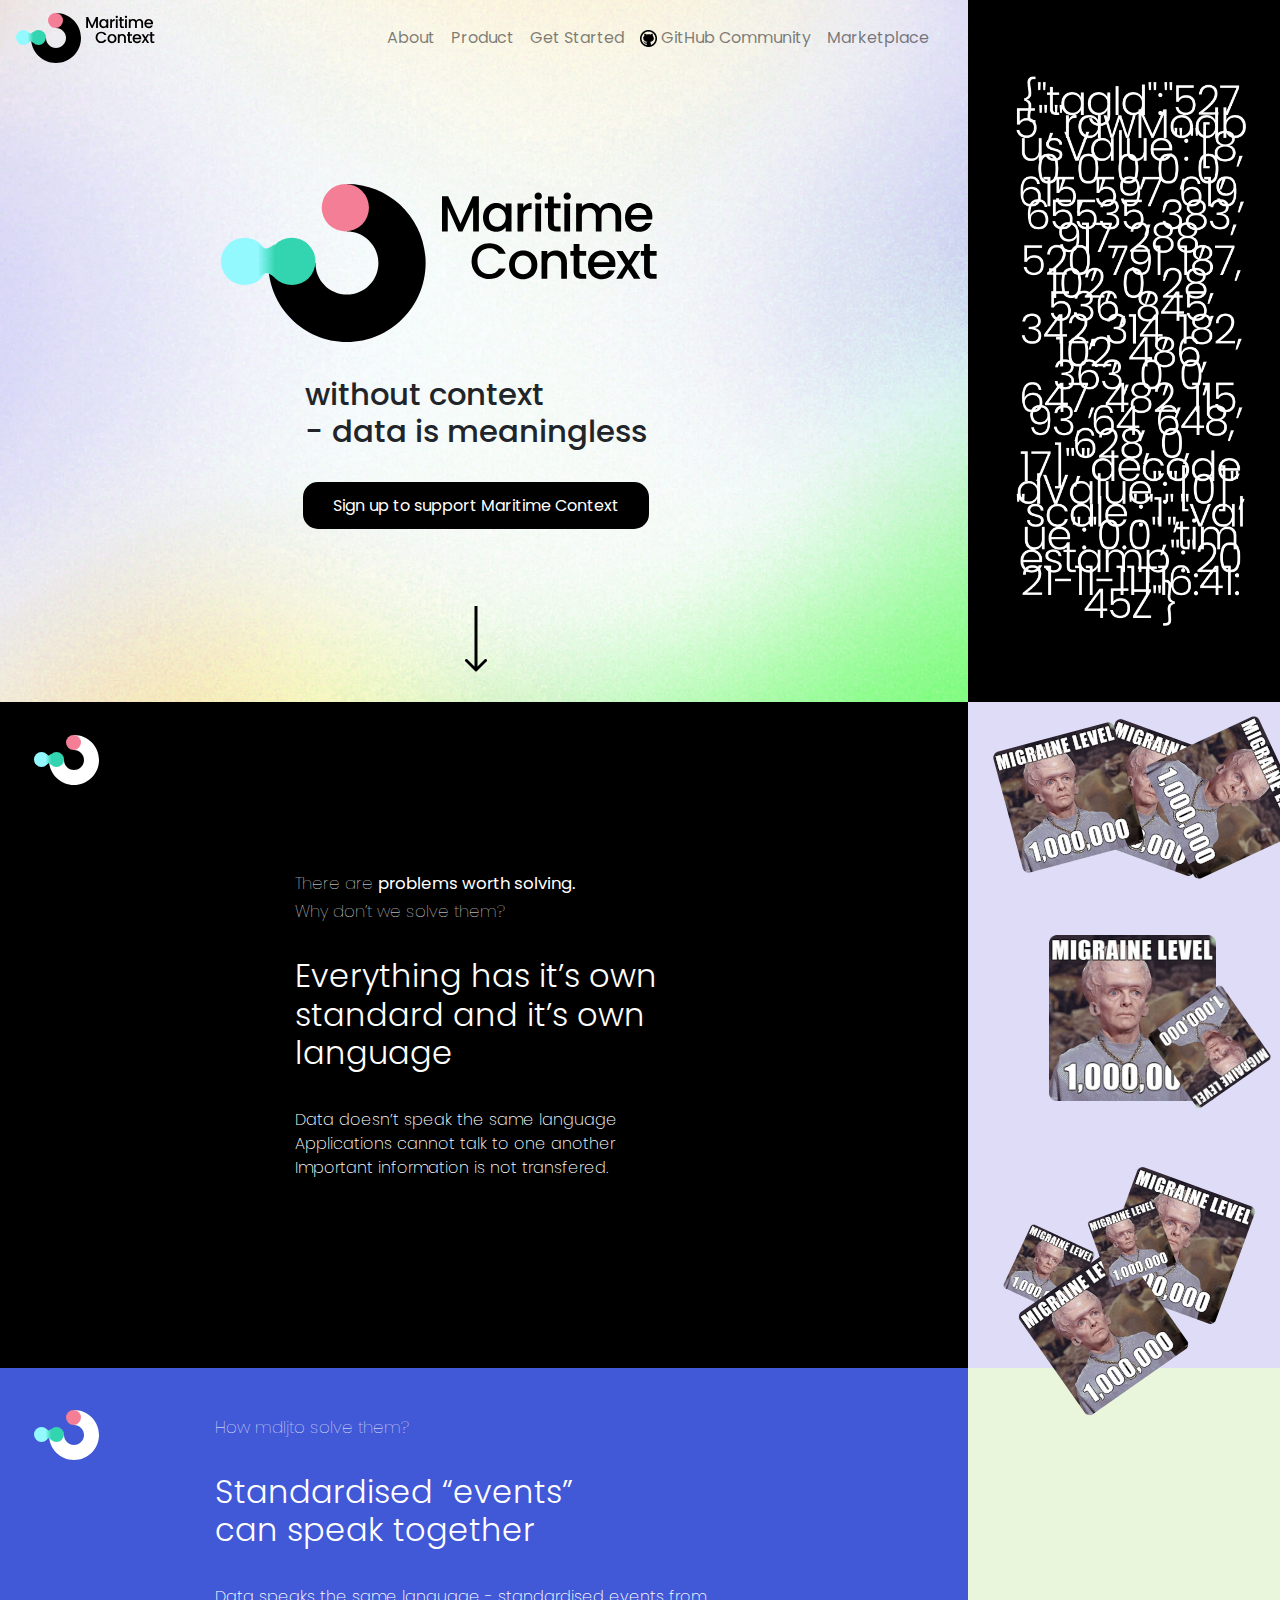
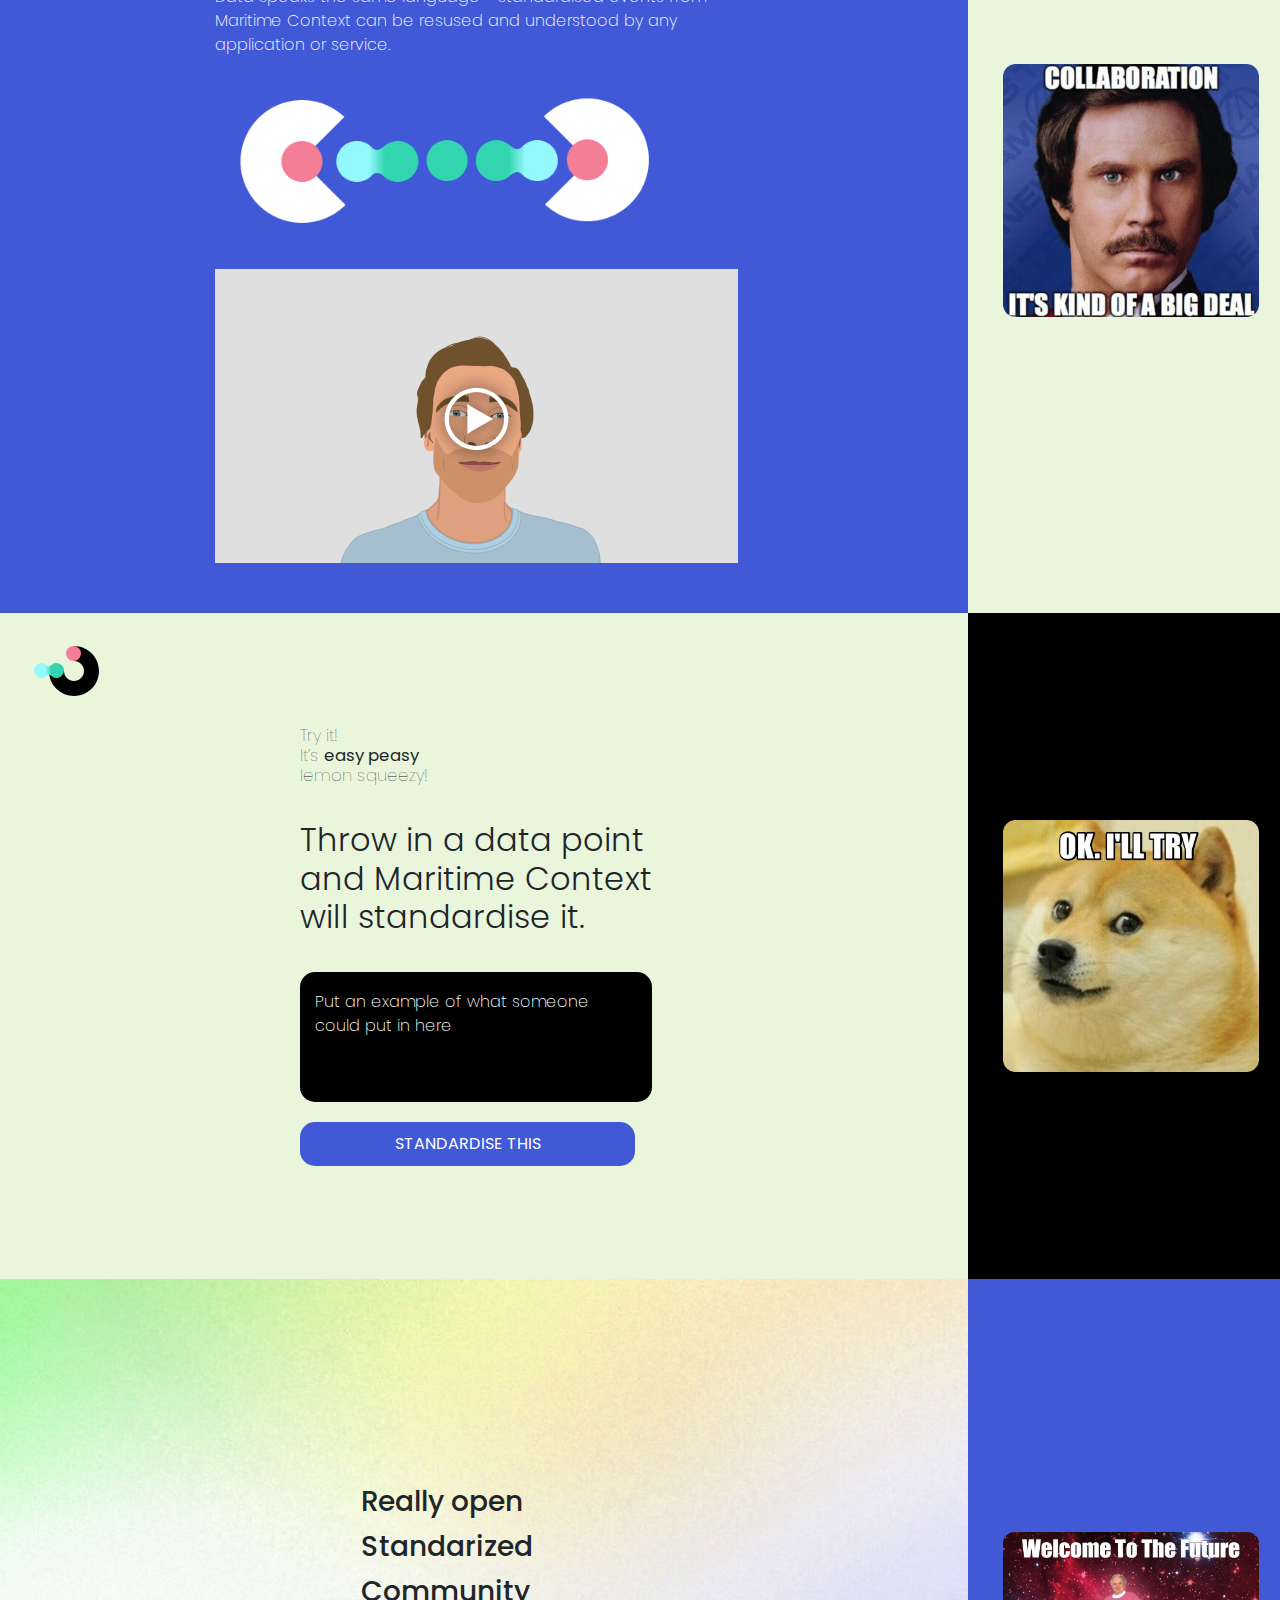
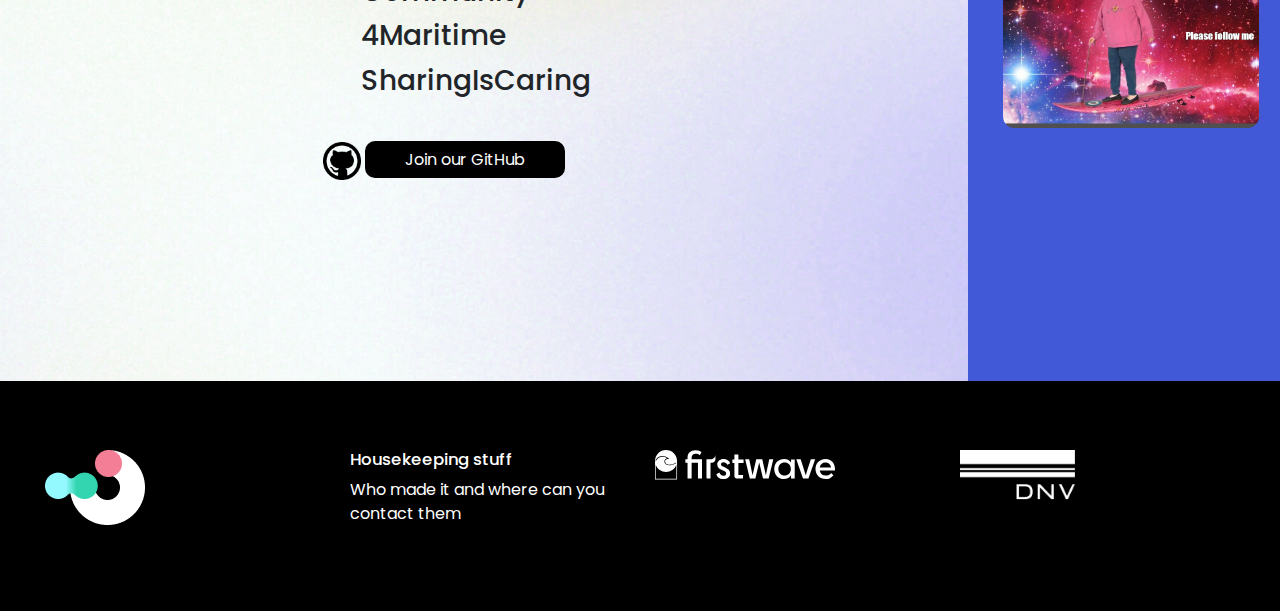
==== index.html @ 75396bf4 "first commit" ====
<!DOCTYPE html>
<html lang="en">
  <head>
    <meta charset="utf-8" />
    <meta
      name="viewport"
      content="width=device-width, initial-scale=1, shrink-to-fit=no"
    />
    <link rel="stylesheet" href="css/bootstrap.css" />
    <link rel="stylesheet" href="css/style.css" />
    <link rel="stylesheet" href="css/responsive.css" />
    <link rel="preconnect" href="https://fonts.googleapis.com" />
    <link rel="preconnect" href="https://fonts.gstatic.com" crossorigin />
    <link
      href="https://fonts.googleapis.com/css2?family=Poppins:ital,wght@0,100;0,200;0,300;0,400;0,500;0,600;0,700;0,800;1,100;1,200;1,300;1,400;1,500;1,600;1,700&display=swap"
      rel="stylesheet"
    />
    <link
      rel="stylesheet"
      href="https://cdnjs.cloudflare.com/ajax/libs/font-awesome/4.7.0/css/font-awesome.min.css"
      integrity="sha512-SfTiTlX6kk+qitfevl/7LibUOeJWlt9rbyDn92a1DqWOw9vWG2MFoays0sgObmWazO5BQPiFucnnEAjpAB+/Sw=="
      crossorigin="anonymous"
      referrerpolicy="no-referrer"
    />
    <title>index</title>
  </head>
  <body>
    <!-- header section start -->
    <header>
      <div class="row">
        <div class="col-md-9">
          <nav class="navbar navbar-expand-lg navbar-light">
            <a class="navbar-brand" href="#"><img src="images/logo.svg" /></a>
            <button
              class="navbar-toggler"
              type="button"
              data-toggle="collapse"
              data-target="#navbarNavDropdown"
              aria-controls="navbarNavDropdown"
              aria-expanded="false"
              aria-label="Toggle navigation"
            >
              <span class="navbar-toggler-icon"></span>
            </button>
            <div
              class="collapse navbar-collapse justify-content-end"
              id="navbarNavDropdown"
            >
              <ul class="navbar-nav">
                <li class="nav-item">
                  <a class="nav-link" href="./about.html">About</a>
                </li>
                <li class="nav-item">
                  <a class="nav-link" href="#">Product</a>
                </li>
                <li class="nav-item">
                  <a class="nav-link" href="./get_started.html">Get Started</a>
                </li>
                <li class="nav-item">
                  <a class="nav-link" href="./GitUp_Signup.html"
                    ><img src="images/Github logo.png" /> GitHub Community</a
                  >
                </li>
                <li class="nav-item">
                  <a class="nav-link" href="./Marketplace.html">Marketplace</a>
                </li>
              </ul>
            </div>
          </nav>
        </div>
        <div class="col-md-3"></div>
      </div>
    </header>
    <!-- header end start -->

    <!-- banner section start -->
    <div class="row home-banner">
      <div class="col-lg-9 col-md-9 col-sm-12 home-banner-lft">
        <div class="image">
          <img src="images/logo.svg" />
        </div>
        <div class="text">
          <h1>without context <br />- data is meaningless</h1>
        </div>
        <div class="bttn">
          <a href="#">Sign up to support Maritime Context </a>
        </div>
        <div class="image2">
          <img src="images/Arrow1.png" />
        </div>
      </div>
      <div class="col-lg-3 col-md-3 col-sm-12 home-banner-rght">
        <img
          src="images/{_tagId___5275_,_rawModbusValue___[8, 0, 0, 0, 0, 0, 615, 597, 619, 65535, 383, 917, 288, 520, 791, 187, 102, 0, 28, 536, 845, 342, 314, 182, 102, 486, 363, 0, 0, 647, 482, 115, 93, 64, 648, 628, 0, 17]_,_decodedV.png"
        />
        <!-- <h2>
        {"tagId":"5275","rawModbusValue":"[8, 0, 0, 0, 0, 0, 615, 597, 619, 65535, 383, 917, 288, 520, 791, 187, 102, 0, 28, 536, 845, 342, 314, 182, 102, 486, 363, 0, 0, 647, 482, 115, 93, 64, 648, 628, 0, 17]","decodedValue":"[0]","scale":"1","value":"0.0","timestamp":"2021-11-11T16:41:45Z"}
      </h2> -->
      </div>
    </div>
    <!-- banner section end -->

    <!-- about-mc section start -->
    <div class="row about-mc">
      <div class="col-lg-9 col-md-9 col-sm-12 about-mc-lft">
        <div class="image">
          <img src="images/about1-logo.svg" />
        </div>
        <div class="text">
          <h6>There are <span>problems worth solving.</span></h6>
          <h6>Why don’t we solve them?</h6>
          <h2>
            Everything has it’s own <br />
            standard and it’s own <br />
            language
          </h2>
          <p>
            Data doesn’t speak the same language <br />
            Applications cannot talk to one another <br />
            Important information is not transfered.
          </p>
        </div>
        <div class="gifs"></div>
      </div>
      <div class="col-lg-3 col-md-3 col-sm-12 about-mc-rght">
        <img class="ml-1" src="images/kisJSVU 1.png" />
        <img class="ml-2" src="images/kisJSVU 1.png" />
        <img class="ml-3" src="images/kisJSVU 1.png" />
        <img class="ml-4" src="images/kisJSVU 1.png" />
        <img class="ml-5" src="images/kisJSVU 1.png" />
        <img class="ml-6" src="images/kisJSVU 1.png" />
        <img class="ml-7" src="images/kisJSVU 1.png" />
        <img class="ml-8" src="images/kisJSVU 1.png" />
        <img class="ml-9" src="images/kisJSVU 1.png" />
      </div>
    </div>
    <!-- about-mc section end -->

    <!-- about-mc2 section start -->
    <div class="row about-mc2">
      <div class="col-lg-9 col-md-9 col-sm-12 about-mc2-lft">
        <div class="image">
          <img src="images/about1-logo.svg" />
        </div>
        <div class="text">
          <h6>How  mdljto solve them?</h6>
          <h2>
            Standardised “events” <br />
            can speak together
          </h2>
          <p>
            Data speaks the same language - standardised events from <br />
            Maritime Context can be resused and understood by any <br />
            application or service.
          </p>
          <div class="logo-anthr">
            <img src="images/logo-anthr.png" />
          </div>
          <div class="video">
            <img src="images/vid-img.png" />
          </div>
        </div>
        <div class="gifs"></div>
      </div>
      <div class="col-lg-3 col-md-3 col-sm-12 about-mc2-rght">
        <div class="image">
          <img src="images/collab.png" />
        </div>
      </div>
    </div>
    <!-- about-mc2 section end -->

    <!-- gimmicky section start -->
    <div class="row gimmicky">
      <div class="col-lg-9 col-md-9 col-sm-12 gimmicky-lft">
        <div class="image">
          <img src="images/logo-blck.svg" />
        </div>
        <div class="text">
          <h6>
            Try it! <br />
            It’s <span>easy peasy</span><br />
            lemon squeezy!
          </h6>
          <h2>
            Throw in a data point<br />
            and Maritime Context<br />
            will standardise it.
          </h2>
          <p>
            Put an example of what someone <br />
            could put in here
          </p>
          <div class="bttn">
            <a href="#">STANDARDISE THIS</a>
          </div>
        </div>
        <div class="gifs"></div>
      </div>
      <div class="col-lg-3 col-md-3 col-sm-12 gimmicky-rght">
        <div class="image">
          <img src="images/4949525 1.png" />
        </div>
      </div>
    </div>
    <!-- gimmicky section end -->

    <!-- Join-gh section start -->
    <div class="row Join-gh">
      <div class="col-lg-9 col-md-9 col-sm-12 Join-gh-lft">
        <div class="text">
          <h3>
            Really open<br />
            Standarized<br />
            Community<br />
            4Maritime<br />
            SharingIsCaring
          </h3>
          <div class="img-bttn">
            <img src="images/bttn-img.png" />
            <a href="#">Join our GitHub</a>
          </div>
        </div>
        <div class="gifs"></div>
      </div>
      <div class="col-lg-3 col-md-3 col-sm-12 Join-gh-rght">
        <div class="image">
          <img src="images/40f8ae8cdfb5ce6ce433505874692c971.png" />
        </div>
      </div>
    </div>
    <!-- Join-gh section end -->

    <!-- footer start -->

    <footer>
      <div class="row my-4">
        <div class="col-lg-3 col-md-3 col-sm-12 mb-4 mb-md-0 footer-cl">
          <img src="images/ftr-img1.png" alt="" loading="lazy" />
        </div>

        <div class="col-lg-3 col-md-3 col-sm-12 mb-4 mb-md-0 footer-cl">
          <h6>Housekeeping stuff</h6>
          <p>Who made it and where can you contact them</p>
        </div>
        <div class="col-lg-3 col-md-3 col-sm-12 mb-4 mb-md-0 footer-cl">
          <img src="images/fw.svg" height="30" alt="" loading="lazy" />
        </div>
        <div class="ftr4 col-lg-3 col-md-3 col-sm-12 mb-4 mb-md-0 footer-cl">
          <img
            src="images/DNV_logo_white.png"
            height="50"
            alt=""
            loading="lazy"
          />
        </div>
      </div>
    </footer>

    <!-- footer end -->

    <script src="js/jquery-3.6.0.js"></script>
    <script src="js/bootstrap.bundle.min.js"></script>
    <script src="js/popper.js"></script>
  </body>
</html>
---- css/style.css ----
* {
  margin: 0;
  padding: 0;
  box-sizing: border-box;
}
body {
  font-family: "Poppins", sans-serif;
  overflow-x: hidden;
}
h1 {
  font-size: 2.4vw;
}
h6 {
  font-size: 1.3vw;
}
header {
  position: absolute;
  z-index: 99;
  width: 100%;
  left: 0;
}
.home-banner {
  height: 78vh;
}
.home-banner-lft {
  background: url("../images/gradientbG21.png");
  background-repeat: no-repeat;
  background-size: cover;
  background-position: center;
}
.home-banner-rght {
  background-color: #000;
  display: flex;
  align-items: center;
  justify-content: center;
}
.home-banner-lft {
  position: relative;
  display: flex;
  flex-direction: column;
  justify-content: center;
  align-items: center;
}
.home-banner-lft .image img {
  width: 510px;
}
.home-banner-lft .text {
  margin-top: 35px;
  margin-bottom: 35px;
}
.home-banner-lft .bttn a {
  background: #000;
  color: #fff;
  padding: 12px 30px;
  border-radius: 15px;
}
.home-banner-lft .image2 {
  position: absolute;
  bottom: 30px;
}
.home-banner-rght img {
  height: 550px;
}
.about-mc {
  position: relative;
  height: 74vh;
}
.about-mc-lft {
  position: relative;
  background-color: #000;
  display: flex;
  flex-direction: column;
  justify-content: center;
  align-items: center;
}
.about-mc-lft .image img {
  position: absolute;
  left: 5%;
  top: 5%;
}
.about-mc-lft .text {
  color: #fff;
}
.about-mc-lft .text h2 {
  font-weight: 300;
  margin-top: 35px;
  margin-bottom: 35px;
}
.about-mc-lft .text h6 {
  font-weight: 100;
}
.about-mc-lft .text h6 span {
  font-weight: 400;
}
.about-mc-lft .text p {
  font-weight: 200;
}
.about-mc-rght {
  position: relative;
  background-color: #dedcf7;
}
.about-mc-rght .ml-1 {
  position: absolute;
  top: 80%;
  left: 13%;
  width: 70px;
  transform: rotate(25deg);
}
.about-mc-rght .ml-2 {
  position: absolute;
  top: 45%;
  left: 58%;
  width: 7vw;
  z-index: 10;
  transform: rotate(145deg);
}
.about-mc-rght .ml-3 {
  position: absolute;
  top: 5%;
  left: 7%;
  width: 125px;
  transform: rotate(-15deg);
  z-index: 1;
}
.about-mc-rght .ml-4 {
  position: absolute;
  top: 85%;
  left: 15%;
  width: 125px;
  z-index: 1;
  transform: rotate(-35deg);
}
.about-mc-rght .ml-5 {
  position: absolute;
  top: 76%;
  left: 25%;
  width: 70px;
  transform: rotate(-20deg);
  z-index: 1;
}
.about-mc-rght .ml-6 {
  position: absolute;
  width: 125px;
  top: 5%;
  left: 60%;
  transform: rotate(65deg);
  z-index: 1;
}
.about-mc-rght .ml-7 {
  position: absolute;
  top: 35%;
  left: 25%;
  width: 13vw;
}
.about-mc-rght .ml-8 {
  position: absolute;
  width: 125px;
  top: 5%;
  left: 38%;
  transform: rotate(20deg);
}
.about-mc-rght .ml-9 {
  position: absolute;
  width: 125px;
  bottom: 9%;
  right: 17%;
  transform: rotate(20deg);
}
.about-mc2 {
  position: relative;
  /* height: 78vh; */
}
.about-mc2-rght .image img {
  width: 20vw;
}

.about-mc2-lft {
  position: relative;
  background-color: #4158d7;
  display: flex;
  flex-direction: column;
  justify-content: center;
  align-items: center;
  padding: 50px 0px;
}
.about-mc2-rght {
  position: relative;
  background-color: #eaf6dc;
  display: flex;
  justify-content: center;
  align-items: center;
}
.about-mc2-lft .text {
  color: #fff;
}
.about-mc2-lft .text h2 {
  font-weight: 300;
  margin-top: 35px;
  margin-bottom: 35px;
}
.about-mc2-lft .text h6 {
  font-weight: 100;
}
.about-mc2-lft .text p {
  font-weight: 200;
}
.about-mc2-lft .image img {
  position: absolute;
  left: 5%;
  top: 5%;
}
.about-mc2-lft .logo-anthr img {
  width: 460px;
  margin-bottom: 20px;
}
.gimmicky {
  position: relative;
  height: 74vh;
}
.Join-gh-rght .image img {
  width: 20vw;
}
.gimmicky-rght .image img {
  width: 20vw;
}
.gimmicky-lft {
  position: relative;
  background: #eaf6dc;
  display: flex;
  flex-direction: column;
  align-items: center;
  justify-content: center;
}
.gimmicky-lft .image img {
  position: absolute;
  left: 5%;
  top: 5%;
}
.gimmicky-lft .text h2 {
  font-weight: 300;
  margin-top: 35px;
  margin-bottom: 35px;
}
.gimmicky-lft .text h6 {
  font-weight: 100;
}
.gimmicky-lft .text h6 span {
  font-weight: 400;
}
.gimmicky-lft .text p {
  font-weight: 200;
  color: #fff;
  background: #000;
  height: 130px;
  padding: 18px 0 0 15px;
  border-radius: 15px;
  margin-bottom: 20px;
}
.gimmicky-lft .bttn {
  width: 335px;
  background: #4158d7;
  padding: 10px 40px;
  border-radius: 15px;
  text-align: center;
}
.gimmicky-lft .bttn a {
  color: #fff;
}
.gimmicky-rght {
  position: relative;
  background: #000;
  display: flex;
  flex-direction: column;
  align-items: center;
  justify-content: center;
}
.Join-gh {
  position: relative;
  height: 78vh;
}
.Join-gh-lft {
  background: url("../images/gradientbG23.png");
  background-repeat: no-repeat;
  background-size: cover;
  position: relative;
  display: flex;
  flex-direction: column;
  align-items: center;
  justify-content: center;
}
.img-bttn {
  margin-top: 38px;
  margin-left: -38px;
}
.img-bttn img {
  width: 38px;
}
.img-bttn a {
  background: #000;
  color: #fff;
  padding: 7px 40px;
  border-radius: 10px;
  text-align: center;
}
.Join-gh-lft .text h3 {
  line-height: 1.6em;
}
.Join-gh-rght {
  background: #4158d7;
  position: relative;
  display: flex;
  flex-direction: column;
  align-items: center;
  justify-content: center;
}
.context-banner {
  background: #eaf6dc;
}
.m-cntxt-bnnr {
  background: #eaf6dc;
}
.m-cntxt-bnnr-cl .text {
  text-align: center;
  margin-top: 130px;
}
.m-cntxt-bnnr .img-abt {
  margin-top: -125px;
}
.m-cntxt-bnnr .img-abt img {
  width: 100%;
}
.m-cntxt-bnnr .img-abt h6 {
  text-align: right;
  font-weight: normal;
  font-size: 16px;
}
.m-cntxt-bnnr-cl2 .img-bttn {
  margin-left: 0;
  margin-bottom: 38px;
}
.wrkr-images {
  margin-bottom: 110px;
}
.wrkr-images1 {
  margin-bottom: 20px;
}
.m-cntxt-bnnr-rw2 {
  margin-top: 98px;
}
.regis-uc-rw {
  height: 70vh;
}
.regis-uc-cl1 {
  background: #000;
}
.regis-uc-cl1 h3 {
  text-align: center;
  margin-top: 40px;
  color: #fff;
}
.regis-uc-cl2 {
  background: #dedcf7;
}
.logo-lstng img {
  width: 155px;
  margin: 25px;
}
.logo-lstng {
  text-align: center;
}
.hdr-rght {
  display: flex;
  align-items: center;
  justify-content: center;
}
.hdr-rght .nav-item {
  list-style: none;
  background: #000;
  border-radius: 15px;
}
.hdr-rght .nav-item .nav-link {
  color: #fff;
}
.signup-sc {
  height: 100vh;
  background: url("../images/gradientbG21.png");
  background-repeat: no-repeat;
  background-size: cover;
  background-position: bottom;
  display: flex;
  justify-content: center;
  align-items: center;
}
.signup-cl1 {
  background: #000;
  padding: 60px;
  border-radius: 15px;
}
.signup-cl1 h5 {
  color: #fff;
}
.signup-cl1 p {
  color: #fff;
  font-weight: 200;
}
.signup-cl1 .btn.btn-primary {
  background: #8ffb8c;
  border: 1px solid #8ffb8c;
  color: #000;
  padding: 8px 45px;
  border-radius: 12px;
}
.signup-cl1 .form-control {
  color: #fff;
  background-color: #ffffffb3;
  border: 1px solid #ffffffb3;
}
.signup-bttn {
  text-align: right;
}
.signup-bttn.gs {
  display: flex;
  justify-content: space-between;
}
.signup-cl2 img {
  width: 275px;
  display: flex;
}
.signup-cl2 {
  display: flex;
  justify-content: center;
  align-items: end;
}
.pdf-gs {
  width: 45px;
  margin: 10px 0px 25px 10px;
}
.marketplace-sc {
  height: 100vh;
  background: #c4c4c4;
  display: flex;
  justify-content: center;
  align-items: center;
  text-align: center;
}
.marketplace-cl a {
  color: #4158d7;
  text-decoration: underline;
}
.solution-bnnr {
  background: #dedcf7;
  height: 75vh;
}
.solution-cl {
  margin-top: 110px;
}
.solution-turn {
  height: 52vh;
}
.solution-turn-lft {
  background: #000;
}
.solution-turn-rght {
  background: #eaf6dc;
}
.solution-turn-lft {
  display: flex;
  justify-content: center;
  align-items: center;
}
.solution-turn-lft h6 {
  color: #fff;
  margin-bottom: 20px;
}
.solution-turn-lft p {
  font-weight: 400;
  color: #000;
  background: #fff;
  height: 130px;
  padding: 18px 55px 0 22px;
  border-radius: 15px;
  margin-bottom: 20px;
}
.solution-turn-lft .bttn {
  width: 335px;
  background: #4158d7;
  padding: 10px 40px;
  border-radius: 15px;
  text-align: center;
}
.solution-turn-lft .bttn a {
  color: #fff;
}
.solution-turn2-lft {
  background: #eaf6dc;
  padding: 192px;
}
.solution-turn2-rght {
  background: #dedcf7;
}
footer {
  background: #000;
  padding: 45px;
  color: #fff;
}
---- css/responsive.css ----
@media screen and (max-width: 1024px) { 
    header .nav-link {
        font-size: 14px;
    }
    .about-mc {
        height: 68vh;
    }
    .about-mc-rght .ml-1 {
        top: 73%;
        left: 5%;
        width: 4vw;
    }
    .about-mc-rght .ml-3 {
        left: 0%;
        width: 7vw;
    }
    .about-mc-rght .ml-4 {
        left: 5%;
        width: 10vw;
        z-index: 0;
    }
    .about-mc-rght .ml-5 {
        left: 13%;
        width: 4vw;
        top: 73%;
    }
    .about-mc-rght .ml-6 {
        width: 7vw;
    }
    .about-mc-rght .ml-8 {
        width: 8vw;
        top: 10%;
        left: 33%;
    }
    .about-mc-rght .ml-9 {
        width: 10vw;
    }
    .gimmicky {
        height: 68vh;
    }
    .Join-gh {
        height: 68vh;
    }
}

@media screen and (max-width: 768px) { 
    .navbar-nav {
        background: #fff;
        text-align: center;
        margin-top: 15px;
        padding-top: 15px;
        padding-bottom: 5px;
    }
    .home-banner {
        height: 62vh;
    }
    .home-banner-rght img {
        height: 375px;
    }
    .about-mc {
        height: 52vh;
    }
    .about-mc2-lft .text {
        margin-top: 82px;
    }
    .about-mc2-lft .logo-anthr img {
        width: 320px;
    }
    .about-mc2-rght .image img {
        width: 20vw;
        margin-left: -20px;
    }
    .about-mc2-lft .text {
        margin-top: 82px;
    }
    .gimmicky {
        height: 55vh;
    }
    .gimmicky-rght .image img {
        width: 20vw;
        margin-right: 15px;
    }
    .Join-gh {
        height: 52vh;
    }
    .Join-gh-rght .image img {
        width: 20vw;
        margin-right: 15px;
    }
    footer img {
        width: 110px;
    }
    
}

@media screen and (max-width: 480px) { 
    
    .home-banner-lft .image img {
        width: 295px;
    }
    h1 {
        font-size: 5vw;
    }
    .home-banner-lft .image2 {
        bottom: 5px;
    }
    .home-banner-lft .image2 img{
        width: 15px;
    }
    .home-banner {
        height: 100vh;
    }
    .home-banner-lft .image {
        margin-top: 45px;
    }
    .about-mc {
        height: 100vh;
        padding: 0 10px;
        margin-top: 20px;
    }
    h6 {
        font-size: 4.3vw;
    }
    .about-mc-rght .ml-1 {
        top: 80%;
        left: 42%;
        width: 8vw;
    }
    .about-mc-rght .ml-3 {
        left: 15%;
        width: 15vw;
    }
    .about-mc-rght .ml-4 {
        left: 48%;
        width: 12vw;
        top: 79%;
    }
    .about-mc-rght .ml-5 {
        left: 18%;
        width: 8vw;
        top: 80%;
    }
    .about-mc-rght .ml-6 {
        width: 13vw;
    }
    .about-mc-rght .ml-7 {
        top: 27%;
        left: 33%;
        width: 35vw;
    }
    .about-mc-rght .ml-8 {
        width: 13vw;
        top: 4%;
        left: 42%;
    }
    .about-mc-rght .ml-9 {
        bottom: 9%;
        right: 24%;
        width: 12vw;
    }
    .about-mc2-lft {
        align-items: unset;
        padding: 30px;
    }
    .about-mc2-lft .video img {
        width: 100%;
    }
    .about-mc2-rght {
        padding: 35px;
    }
    .about-mc2 {
        margin-top: 20px;
        margin-bottom: 20px;
    }
    .about-mc2-rght .image img {
        width: 40vw;
    }
    .gimmicky-rght .image img {
        width: 40vw;
    }
    .gimmicky {
        height: 100vh;
    }
    .gimmicky .text {
        margin-top: 20px;
    }
    .Join-gh-rght .image img {
        width: 40vw;
    }
    .Join-gh {
        height: 70vh;
        margin-top: 20px;
        margin-bottom: 20px;
    }
    .footer-cl {
        margin-bottom: 50px !important;
    }
}
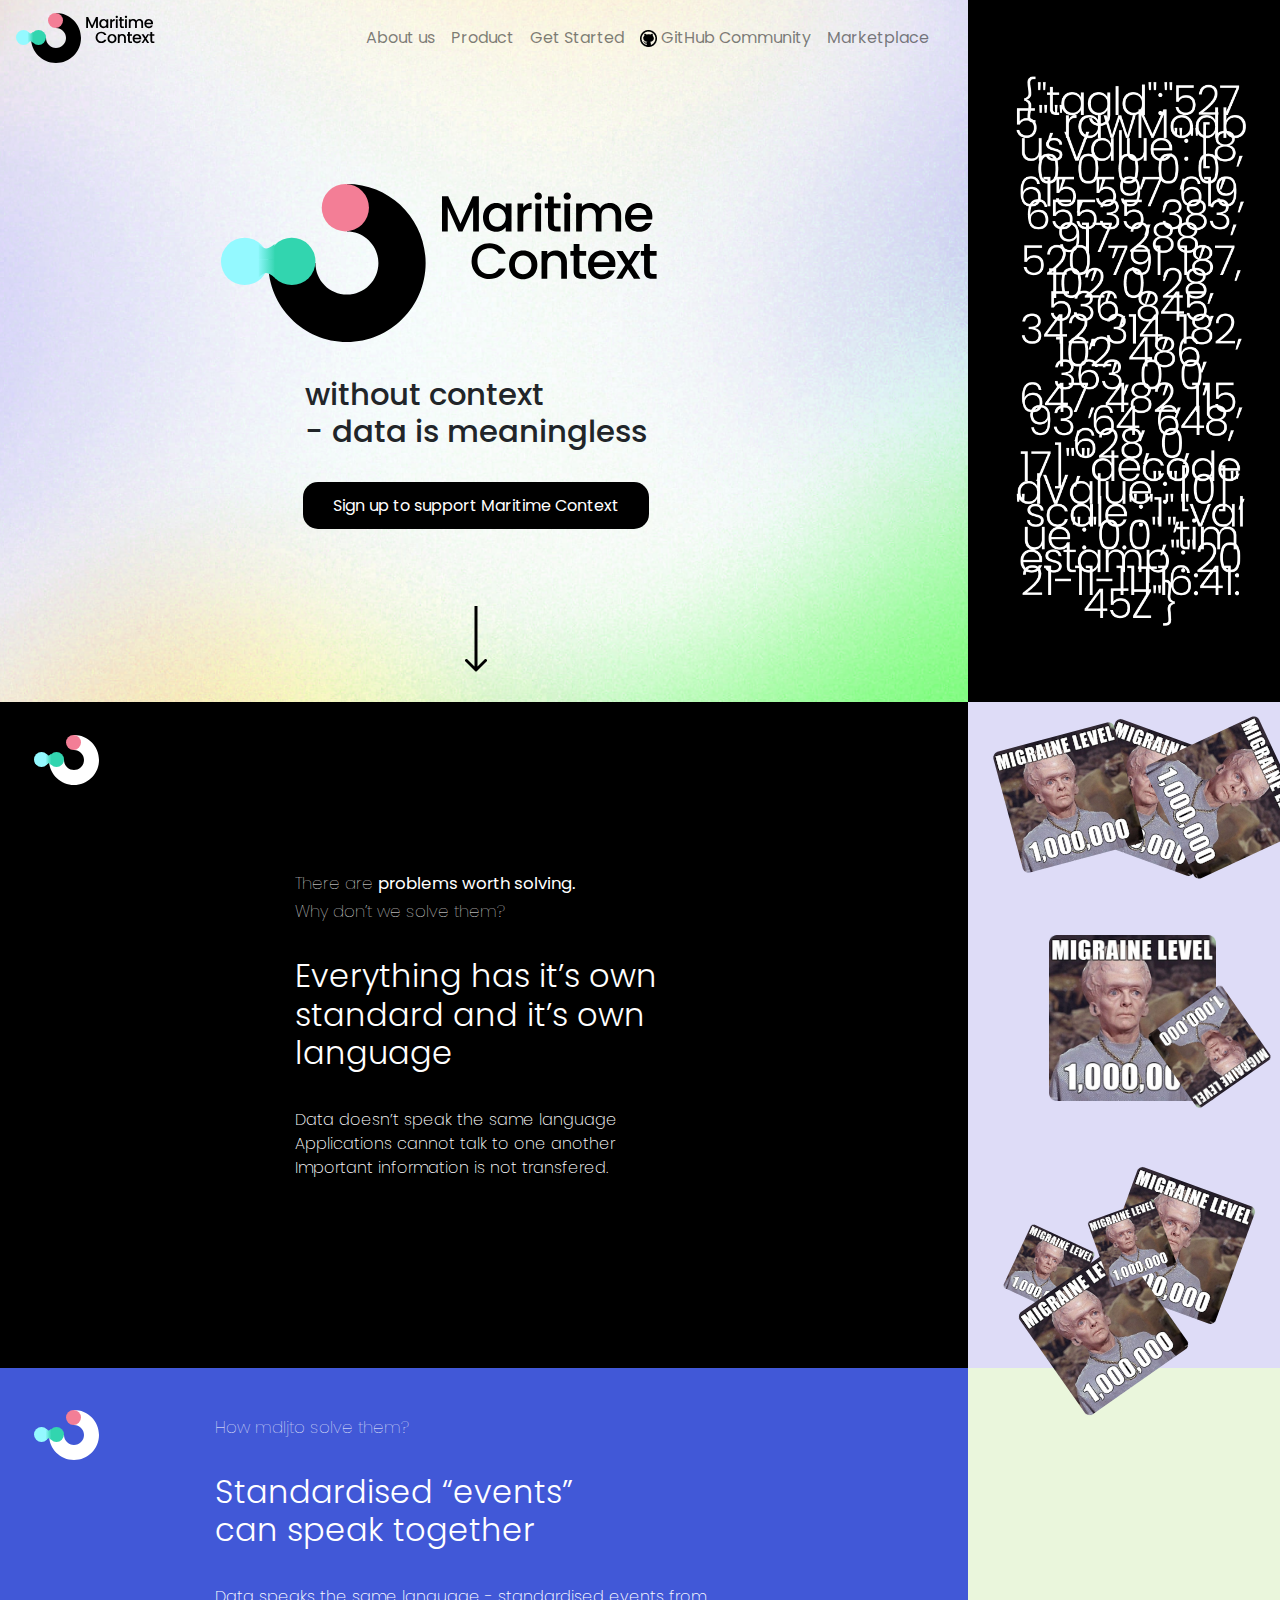
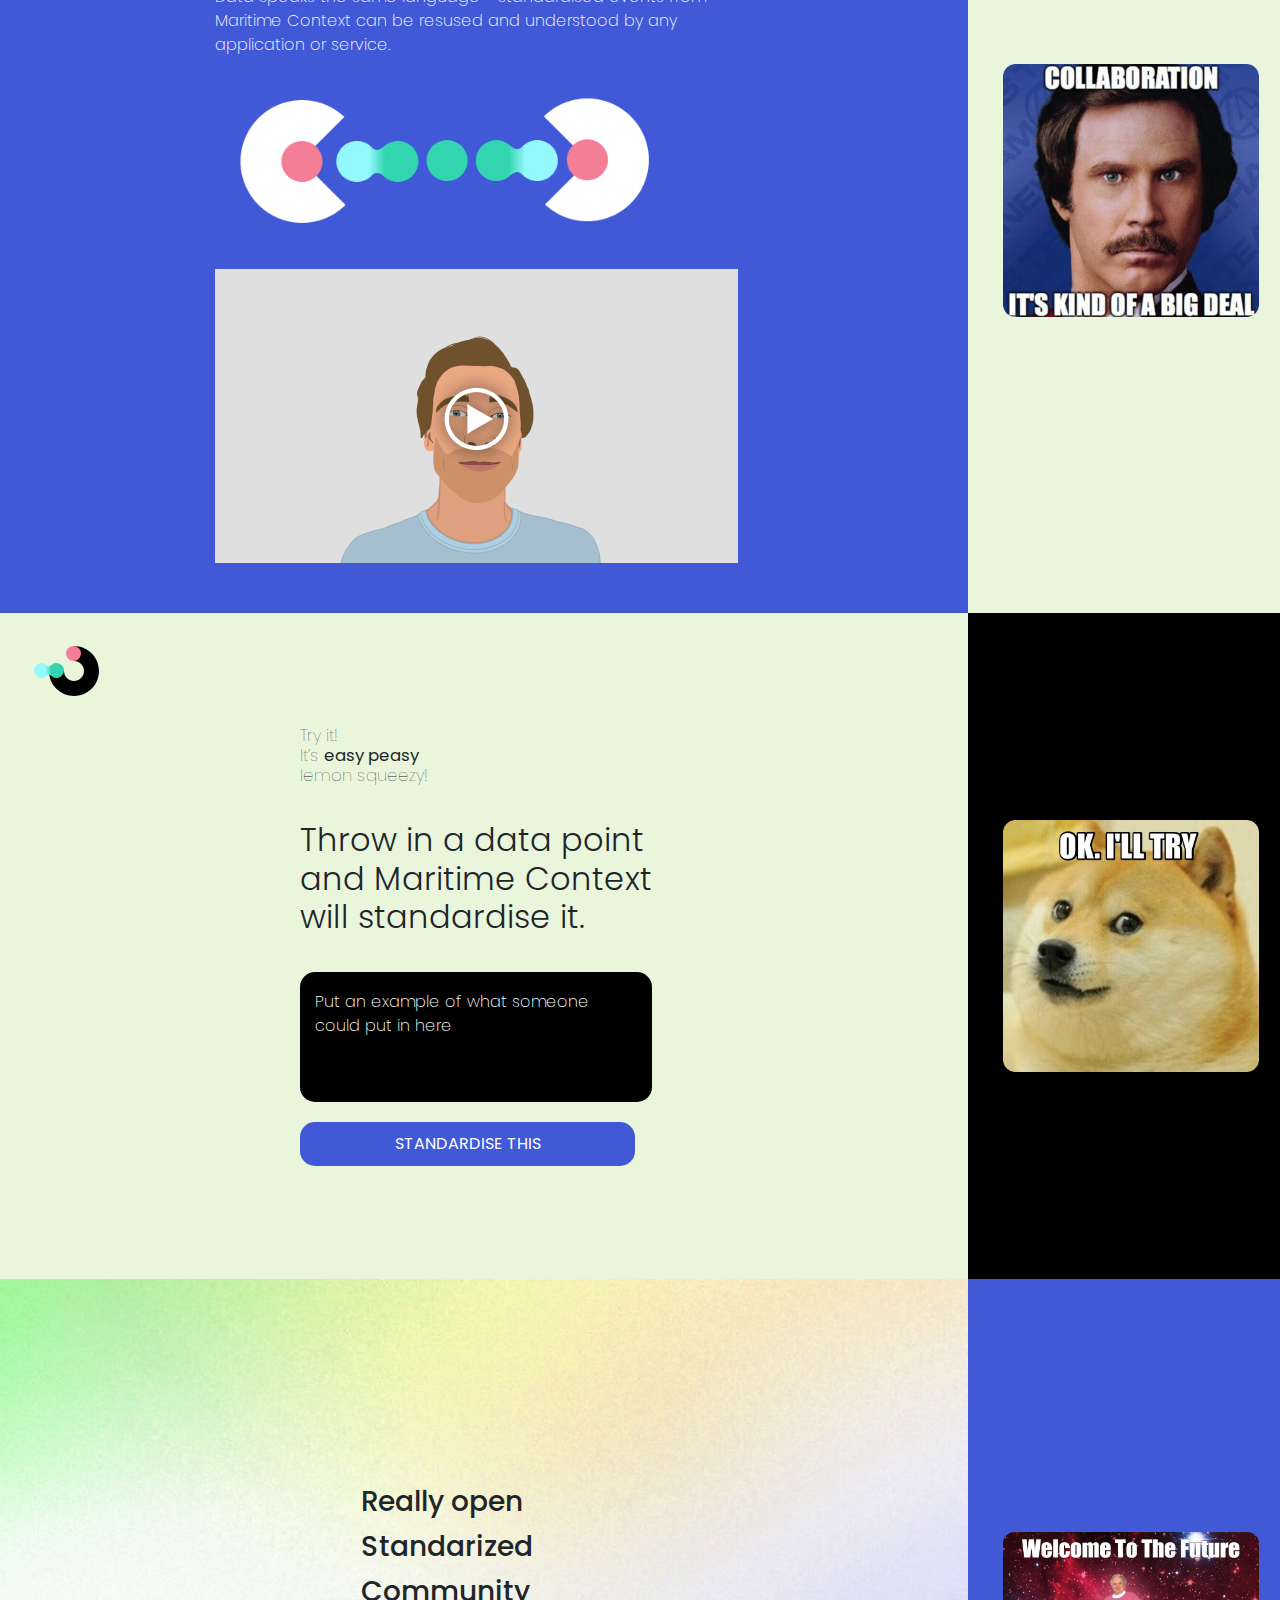
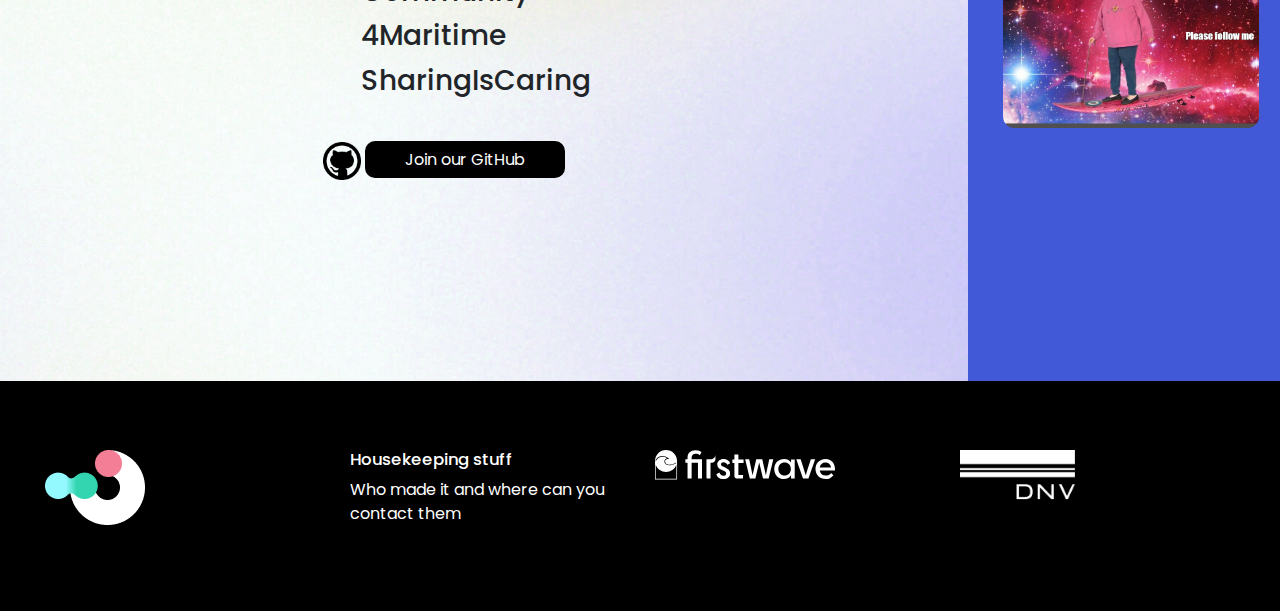
==== commit fcde536e: "some chages" ====
--- a/index.html
+++ b/index.html
@@ -48,7 +48,7 @@
             >
               <ul class="navbar-nav">
                 <li class="nav-item">
-                  <a class="nav-link" href="./about.html">About</a>
+                  <a class="nav-link" href="./about.html">About us</a>
                 </li>
                 <li class="nav-item">
                   <a class="nav-link" href="#">Product</a>
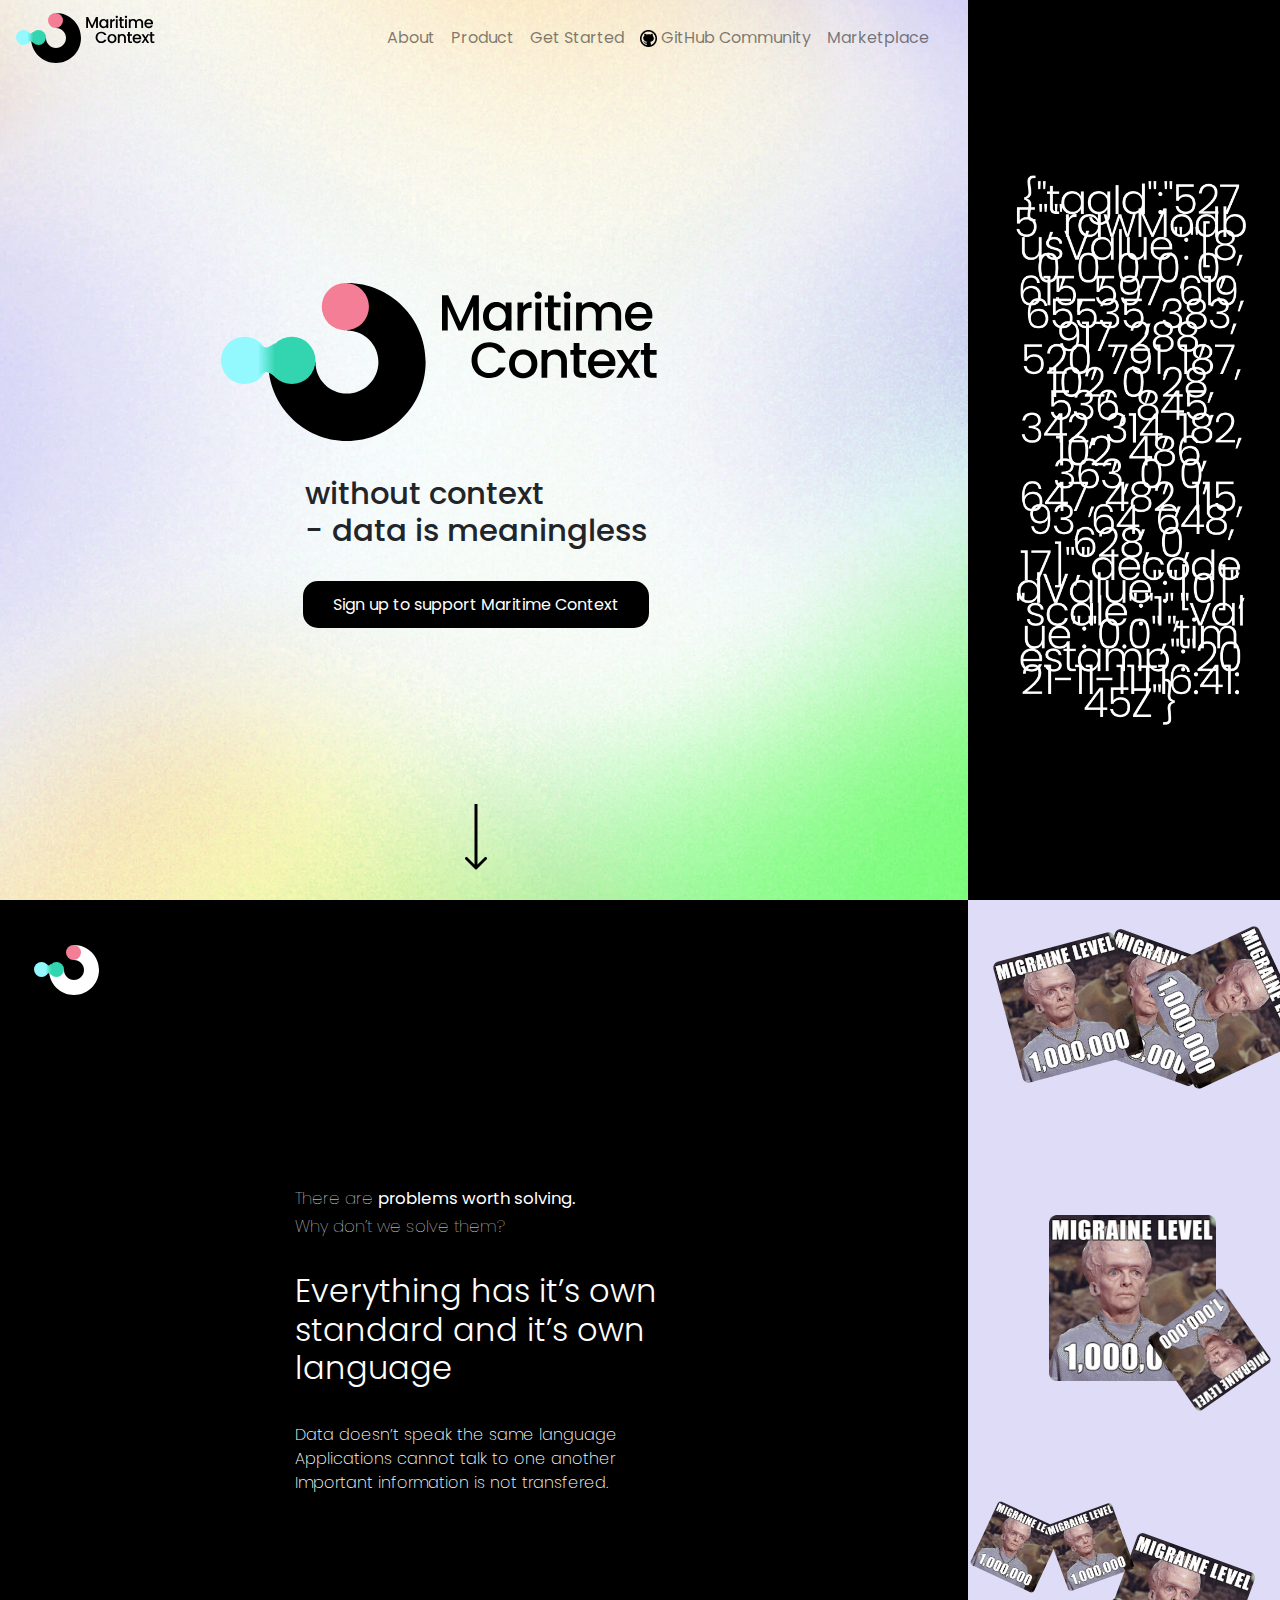
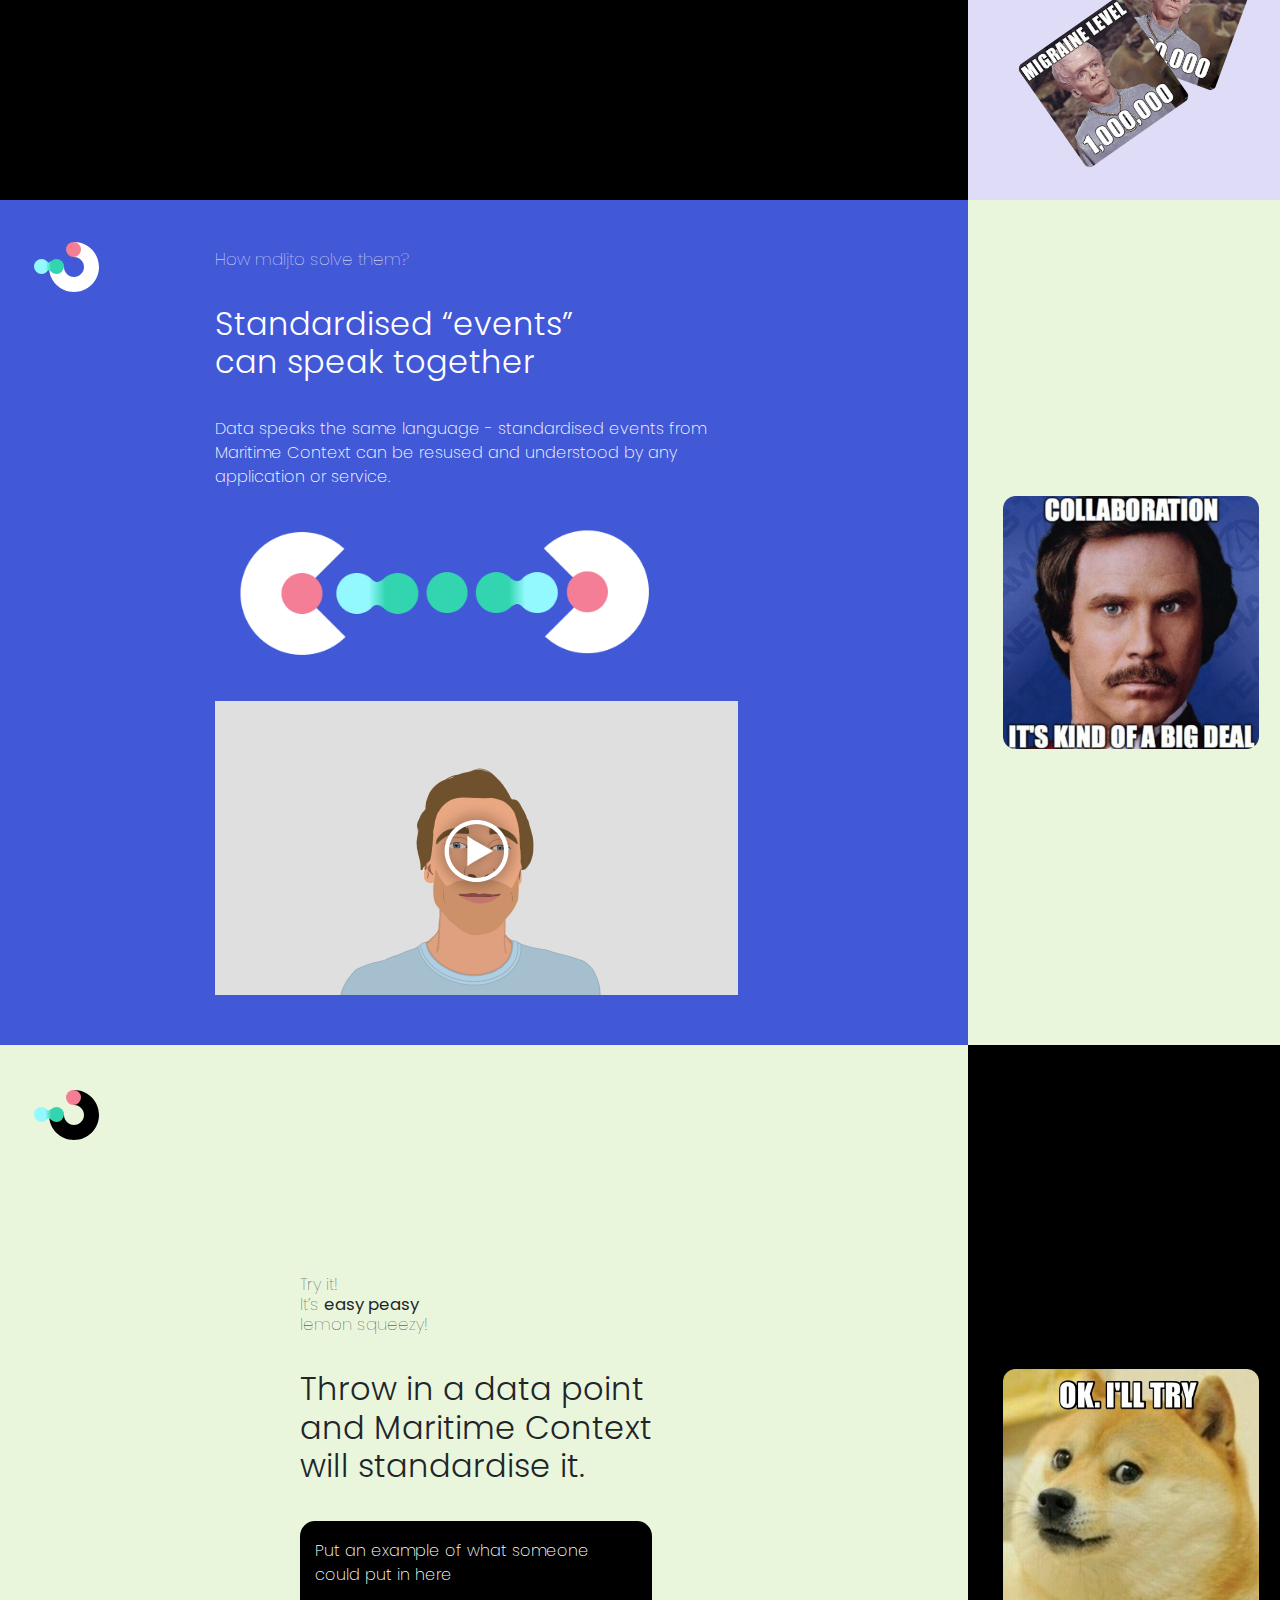
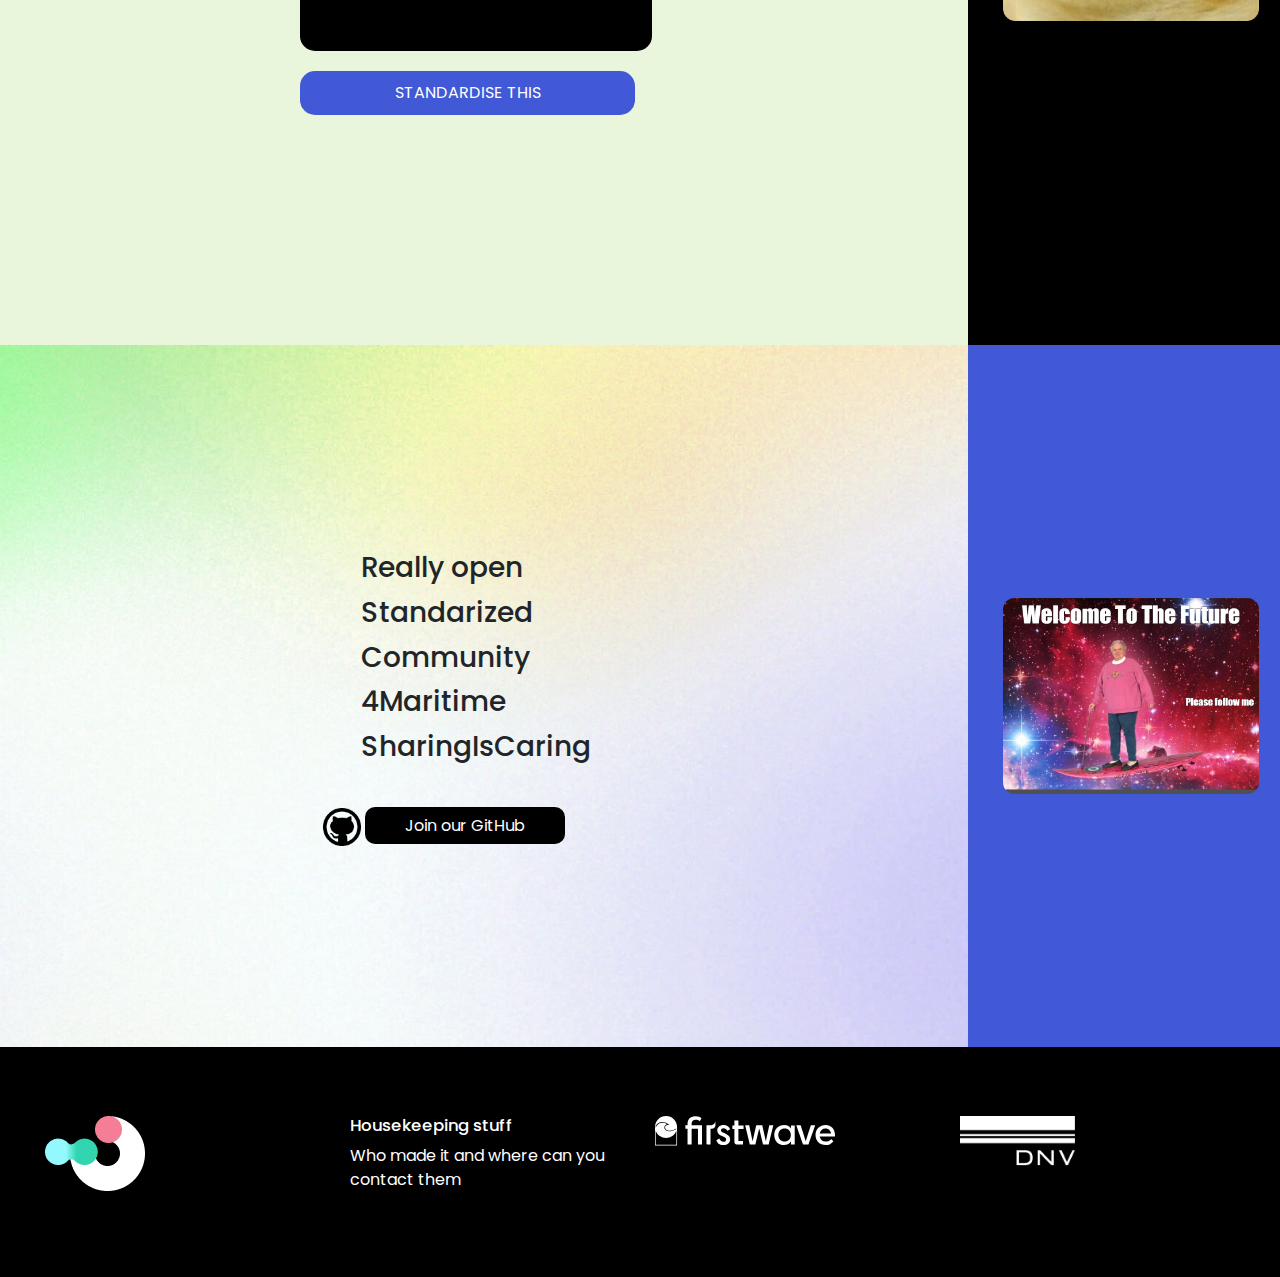
==== commit 81b96ded: "latest changes" ====
--- a/index.html
+++ b/index.html
@@ -48,10 +48,10 @@
             >
               <ul class="navbar-nav">
                 <li class="nav-item">
-                  <a class="nav-link" href="./about.html">About us</a>
-                </li>
-                <li class="nav-item">
-                  <a class="nav-link" href="#">Product</a>
+                  <a class="nav-link" href="./about.html">About</a>
+                </li>
+                <li class="nav-item">
+                  <a class="nav-link" href="./product.html">Product</a>
                 </li>
                 <li class="nav-item">
                   <a class="nav-link" href="./get_started.html">Get Started</a>
--- a/css/style.css
+++ b/css/style.css
@@ -377,6 +377,9 @@
   list-style: none;
   background: #000;
   border-radius: 15px;
+  position: absolute;
+  top: 20px;
+  right: 45px;
 }
 .hdr-rght .nav-item .nav-link {
   color: #fff;
@@ -498,6 +501,32 @@
 .solution-turn2-rght {
   background: #dedcf7;
 }
+.product-bnnr {
+  background: #DEDCF7;
+  padding-top: 125px;
+}
+.dp-img-txt {
+  margin-top: 50px;
+}
+.dp-img3, .dp-img4 {
+  width: 175px;
+}
+.dp-img5 {
+  margin: 20px 0px 35px 75px;
+}
+.dp-img6 {
+  width: 375px;
+}
+.dp-img-txt.lft p:last-child {
+  padding-bottom: 35px;
+}
+.dp-img-txt.lft p:last-child {
+  width: 85%;
+}
+.dp-img-txt.rght .dp-img1, .dp-img-txt.rght .dp-img2, .dp-img-txt.rght .dp-img5 {
+  visibility: hidden;
+}
+
 footer {
   background: #000;
   padding: 45px;
--- a/css/responsive.css
+++ b/css/responsive.css
@@ -1,6 +1,39 @@
+@media screen and (max-width: 1366px) { 
+.home-banner {
+    height: 100vh;
+}
+.about-mc {
+    position: relative;
+    height: 100vh;
+}
+.about-mc-rght .ml-1 {
+    left: 3%;
+    top: 68%;
+}
+.about-mc-rght .ml-4 {
+    top: 80%;
+}
+.about-mc-rght .ml-5 {
+    left: 12%;
+    top: 68%;
+}
+.about-mc-rght .ml-9 {
+    bottom: 14%;
+}
+.gimmicky {
+    height: 100vh;
+}
+.signup-rw {
+    margin-top: 95px;
+}
+}
 @media screen and (max-width: 1024px) { 
     header .nav-link {
         font-size: 14px;
+    }
+    .signup-rw {
+        margin-top: 145px;
+        padding-bottom: 70px;
     }
     .about-mc {
         height: 68vh;
@@ -48,17 +81,45 @@
         background: #fff;
         text-align: center;
         margin-top: 15px;
-        padding-top: 15px;
-        padding-bottom: 5px;
+        padding-top: 40px;
+        padding-bottom: 40px;
+    }
+    header .nav-item {
+        padding-bottom: 10px;
+        padding-top: 10px;
     }
     .home-banner {
-        height: 62vh;
+    height: 100vh;
+}
+    .dp-img3, .dp-img4 {
+        width: 120px;
+    }
+    .dp-img6 {
+        width: 260px;
+    }
+    .dp-img1 {
+        width: 70px;
+    }
+    .dp-img2 {
+        width: 100px;
+    }
+    h6 {
+        font-size: 2.2vw;
+    }
+    .signup-cl1 {
+        padding: 30px;
+    }
+    .signup-cl1 .btn.btn-primary {
+        padding: 6px 38px;
     }
     .home-banner-rght img {
         height: 375px;
     }
+    .signup-sc {
+        height: unset;
+    }
     .about-mc {
-        height: 52vh;
+        height: 70vh;
     }
     .about-mc2-lft .text {
         margin-top: 82px;
@@ -74,7 +135,7 @@
         margin-top: 82px;
     }
     .gimmicky {
-        height: 55vh;
+        height: 100vh;
     }
     .gimmicky-rght .image img {
         width: 20vw;
@@ -98,23 +159,44 @@
     .home-banner-lft .image img {
         width: 295px;
     }
+    .home-banner {
+        height: 150vh;
+    }
+    .about-mc-lft .image {
+        margin-bottom: -30px;
+    }
+    .m-cntxt-bnnr .img-abt {
+        margin-top: 0;
+    }
     h1 {
         font-size: 5vw;
     }
+    .navbar-brand img {
+        width: 120px;
+    }
+    .hdr-rght .nav-item {
+        top: 12px;
+    }
+    .signup-rw {
+        margin-top: 85px;
+    }
+    .signup-cl1 {
+        border-radius: 0;
+    }
+    .signup-cl2 {
+        margin-top: 40px;
+    }
     .home-banner-lft .image2 {
         bottom: 5px;
     }
     .home-banner-lft .image2 img{
         width: 15px;
     }
-    .home-banner {
-        height: 100vh;
-    }
     .home-banner-lft .image {
         margin-top: 45px;
     }
     .about-mc {
-        height: 100vh;
+        height: 160vh;
         padding: 0 10px;
         margin-top: 20px;
     }
@@ -179,7 +261,7 @@
         width: 40vw;
     }
     .gimmicky {
-        height: 100vh;
+        height: 150vh;
     }
     .gimmicky .text {
         margin-top: 20px;
@@ -188,7 +270,7 @@
         width: 40vw;
     }
     .Join-gh {
-        height: 70vh;
+        height: 100vh;
         margin-top: 20px;
         margin-bottom: 20px;
     }
